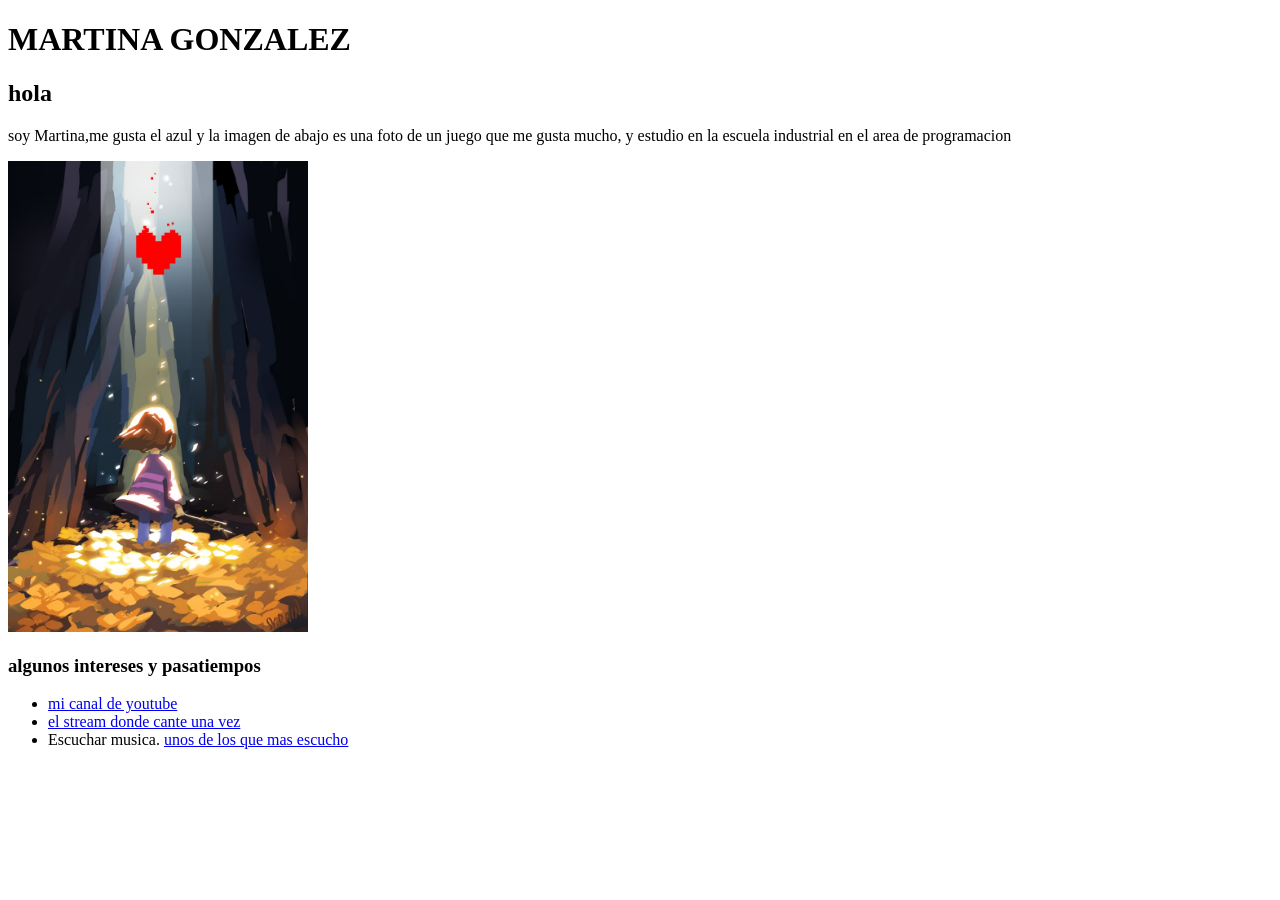
==== index.html @ bdcbaf0e "atualizacion" ====
<!doctype html>
<html lang="es">
  <head>
    <meta charset="UTF-8" />
    <meta name="viewport" content="width=device-width, initial-scale=1.0" />
    <title>Document</title>
  </head>

  <h1>MARTINA GONZALEZ</h1>
  <h2>hola</h2>
  <p>
    soy Martina,me gusta el azul y la imagen de abajo es una foto de un juego
    que me gusta mucho, y estudio en la escuela industrial en el area de
    programacion
  </p>
  <img
    src="./assets/imagen/800ac5642871e9205a50ee2c3a154d02.jpg"
    alt="UNA IMAGEN DE UN JUEGO QUE ME GUSTA"
    width="300px"
  />
  <h3>algunos intereses y pasatiempos</h3>
  <ul>
    <li>
      <a href="https://www.youtube.com/@onix-0-1" target="_blank">
        mi canal de youtube</a
      >
    </li>

    <li>
      <a
        href="https://www.youtube.com/live/Wn6rqvEKJ6U?si=Rch_EbOgWVv0zfke"
        target="_blank"
      >
        el stream donde cante una vez</a
      >
    </li>

    <li>
      Escuchar musica.
      <a
        href="https://youtu.be/2BS4NgC-RUc?si=exe1I2BEWolgLsGg"
        target="_blank"
      >
        unos de los que mas escucho</a
      >
    </li>
  </ul>

  <body></body>
</html>
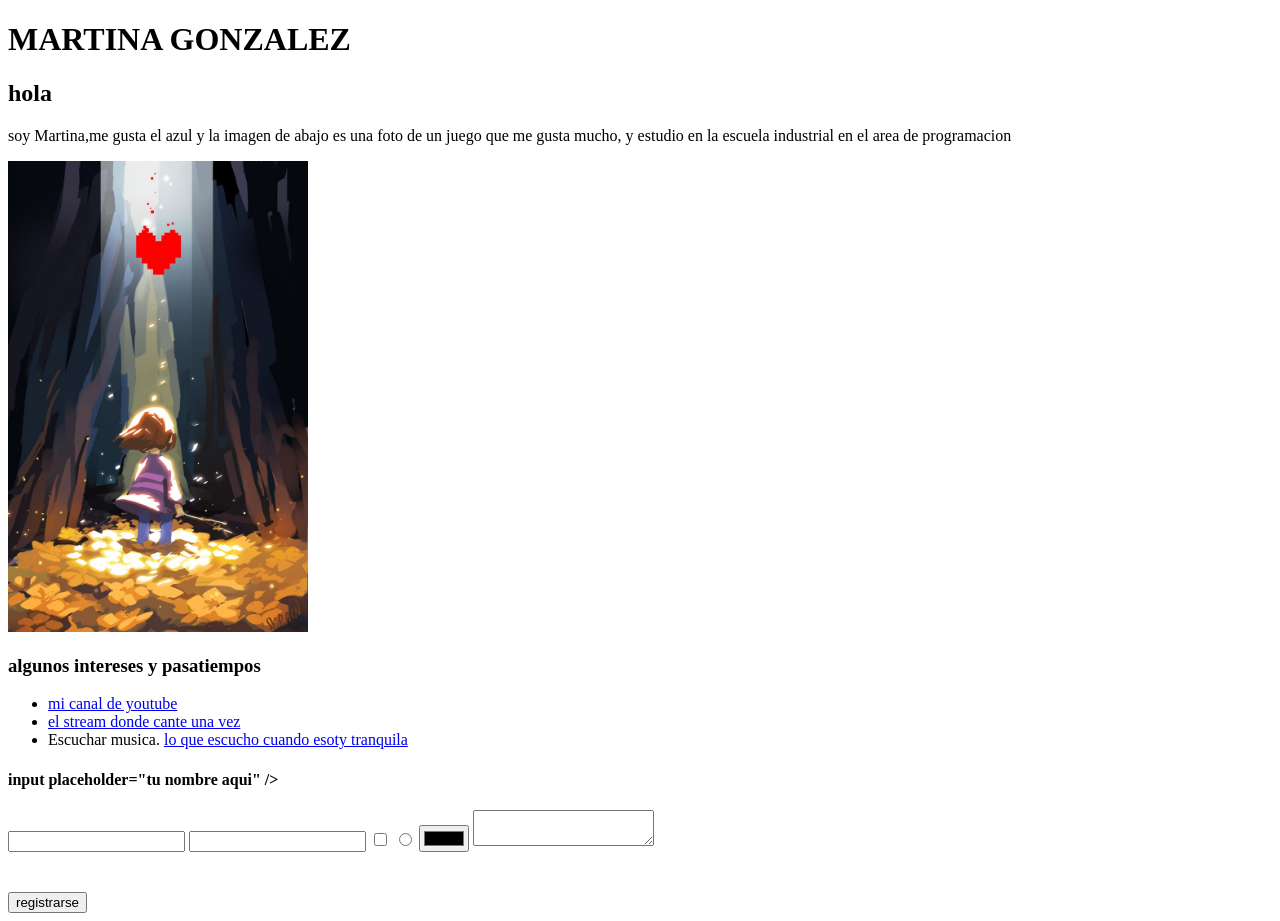
==== commit f3fb086d: "de creo develop" ====
--- a/index.html
+++ b/index.html
@@ -41,10 +41,27 @@
         href="https://youtu.be/2BS4NgC-RUc?si=exe1I2BEWolgLsGg"
         target="_blank"
       >
-        unos de los que mas escucho</a
+        lo que escucho cuando esoty tranquila</a
       >
     </li>
   </ul>
 
+  <h4>
+  <form action="">input placeholder="tu nombre aqui" /></h4>
+  <input type="email" />
+  <input type="password" />
+  <input type="checkbox" />
+  <input type="radio" />
+
+  <input type="color" />
+
+  <textarea name="" cols=""></textarea>
+
+  <option value="opcion 1"></option>
+  <option value="opcion 2"></option>
+
+  <input type="submit" value="registrarse" /></form>
+
+  
   <body></body>
 </html>
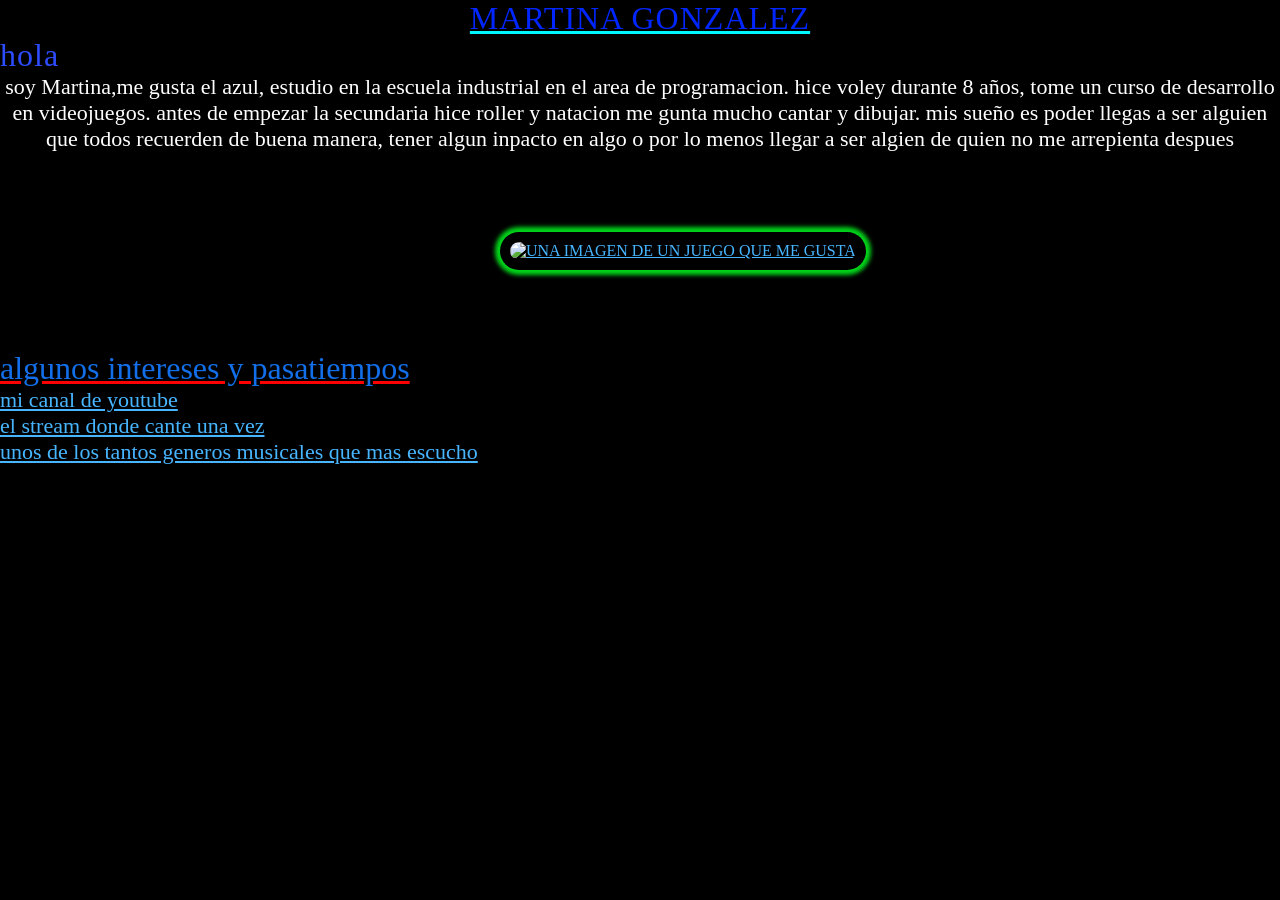
==== commit 08022342: "undertale" ====
--- a/index.html
+++ b/index.html
@@ -4,20 +4,28 @@
     <meta charset="UTF-8" />
     <meta name="viewport" content="width=device-width, initial-scale=1.0" />
     <title>Document</title>
+    <link rel="stylesheet" href="estilos.css" />
   </head>
 
   <h1>MARTINA GONZALEZ</h1>
   <h2>hola</h2>
+
   <p>
-    soy Martina,me gusta el azul y la imagen de abajo es una foto de un juego
-    que me gusta mucho, y estudio en la escuela industrial en el area de
-    programacion
+    soy Martina,me gusta el azul, estudio en la escuela industrial en el area de
+    programacion. hice voley durante 8 años, tome un curso de desarrollo en
+    videojuegos. antes de empezar la secundaria hice roller y natacion me gunta
+    mucho cantar y dibujar. mis sueño es poder llegas a ser alguien que todos
+    recuerden de buena manera, tener algun inpacto en algo o por lo menos llegar
+    a ser algien de quien no me arrepienta despues
   </p>
-  <img
-    src="./assets/imagen/800ac5642871e9205a50ee2c3a154d02.jpg"
-    alt="UNA IMAGEN DE UN JUEGO QUE ME GUSTA"
-    width="300px"
-  />
+  <a href="">
+    <img
+      src="./assets/imagen/800ac5642871e9205a50ee2c3a154d02.jpg"
+      alt="UNA IMAGEN DE UN JUEGO QUE ME GUSTA"
+      width="300px"
+    />
+  </a>
+
   <h3>algunos intereses y pasatiempos</h3>
   <ul>
     <li>
@@ -36,32 +44,14 @@
     </li>
 
     <li>
-      Escuchar musica.
       <a
         href="https://youtu.be/2BS4NgC-RUc?si=exe1I2BEWolgLsGg"
         target="_blank"
       >
-        lo que escucho cuando esoty tranquila</a
+        unos de los tantos generos musicales que mas escucho</a
       >
     </li>
   </ul>
 
-  <h4>
-  <form action="">input placeholder="tu nombre aqui" /></h4>
-  <input type="email" />
-  <input type="password" />
-  <input type="checkbox" />
-  <input type="radio" />
-
-  <input type="color" />
-
-  <textarea name="" cols=""></textarea>
-
-  <option value="opcion 1"></option>
-  <option value="opcion 2"></option>
-
-  <input type="submit" value="registrarse" /></form>
-
-  
   <body></body>
 </html>
--- a/estilos.css
+++ b/estilos.css
@@ -0,0 +1,79 @@
+* {
+  padding: 0%;
+  margin: 0%;
+  box-sizing: border-box;
+}
+body {
+  background-color: #000000;
+}
+
+h1 {
+  font-size: 32px;
+  font-weight: lighter;
+  color: #0026ff;
+  text-align: center;
+  letter-spacing: 1px;
+  text-decoration: underline;
+  text-decoration-color: #00f7ff;
+}
+h2 {
+  font-size: 32px;
+  font-weight: lighter;
+  color: #2d4cff;
+  text-align:;
+  letter-spacing: 1px;
+}
+img {
+  background-color: rgb(0, 0, 0);
+  width: 736px;
+  height: 1156px;
+  margin: 80px auto;
+  margin-left: 500px;
+  box-shadow: 0px 0px 4px 5px rgba(0, 255, 31, 0.84);
+  -webkit-box-shadow: 0px 0px 4px 5px rgba(0, 255, 31, 0.84);
+  -moz-box-shadow: 0px 0px 4px 5px rgba(0, 255, 31, 0.84);
+  padding: 10px;
+  border-radius: 20px;
+  transition: 0.5s all ease-in-out;
+}
+img:hover {
+  transform: scale(1.2);
+  transition: 0.5s all ease-in-out;
+}
+p {
+  font-size: 22px;
+  font-weight: lighter;
+  color: #ffffff;
+  text-align: center;
+  letter-spacing: 0px;
+}
+h3 {
+  font-size: 32px;
+  font-weight: lighter;
+  color: #136fe9;
+  text-align: 0;
+  letter-spacing: 0px;
+  text-decoration: underline;
+  text-decoration-color: #ff0000;
+}
+
+a {
+  color: hsl(204, 100%, 64%);
+}
+ul {
+  font-size: 22px;
+  font-weight: lighter;
+  color: #ffffff;
+  text-align: 0;
+  letter-spacing: 0px;
+}
+section {
+  background-color: rgb(255, 255, 255);
+  width: 330px;
+  height: 330px;
+  margin: 330px auto;
+  box-shadow: 0px 0px 4px 5px rgba(0, 255, 31, 0.84);
+  -webkit-box-shadow: 0px 0px 4px 5px rgba(0, 255, 31, 0.84);
+  -moz-box-shadow: 0px 0px 4px 5px rgba(0, 255, 31, 0.84);
+  padding: 10px;
+}
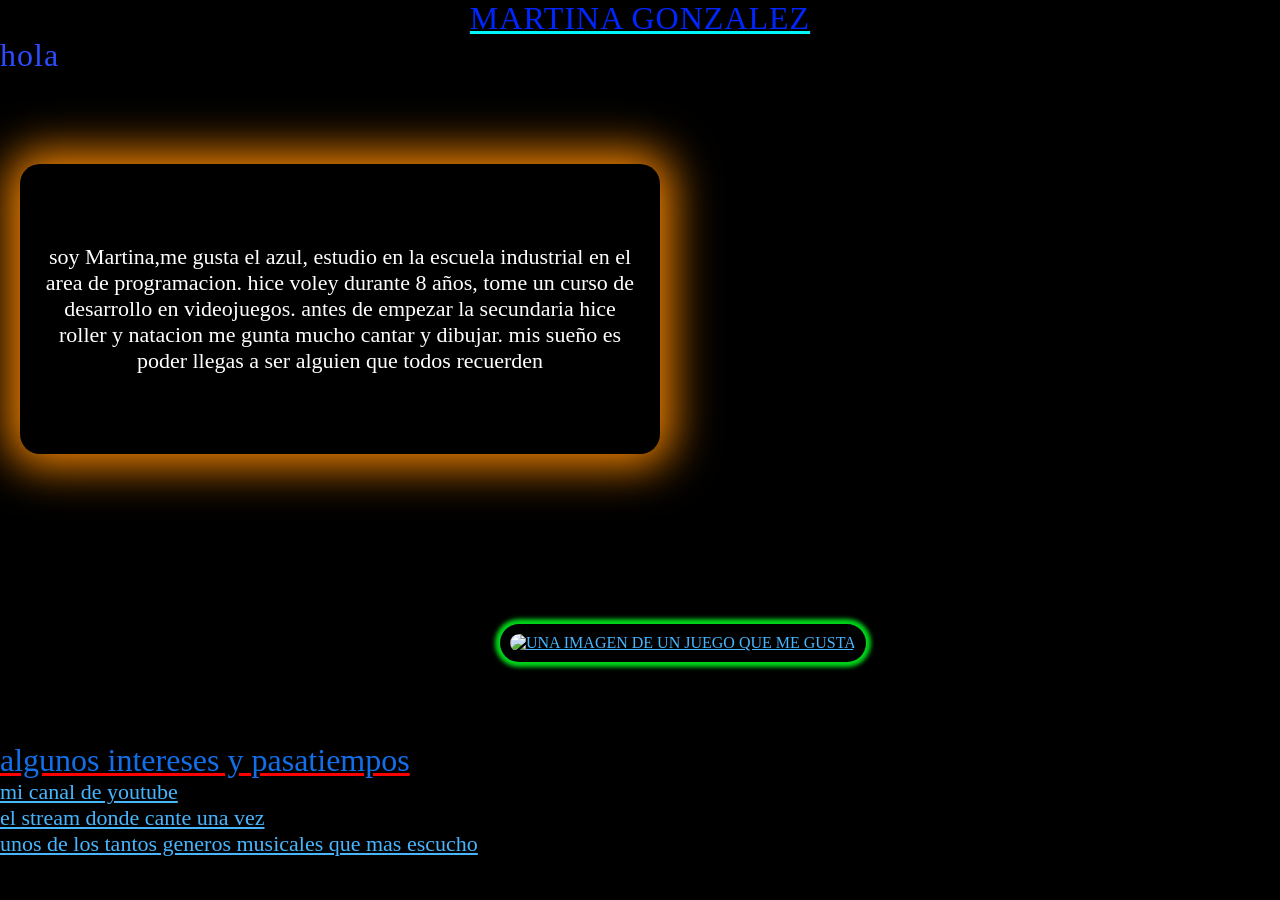
==== commit 13d47799: "arreglo" ====
--- a/index.html
+++ b/index.html
@@ -10,16 +10,21 @@
   <h1>MARTINA GONZALEZ</h1>
   <h2>hola</h2>
 
-  <p>
-    soy Martina,me gusta el azul, estudio en la escuela industrial en el area de
-    programacion. hice voley durante 8 años, tome un curso de desarrollo en
-    videojuegos. antes de empezar la secundaria hice roller y natacion me gunta
-    mucho cantar y dibujar. mis sueño es poder llegas a ser alguien que todos
-    recuerden de buena manera, tener algun inpacto en algo o por lo menos llegar
-    a ser algien de quien no me arrepienta despues
-  </p>
-  <a href="">
+  <section class="seccion-sobre-mi">
+    <div>
+      <p class="sobre-mi">
+        soy Martina,me gusta el azul, estudio en la escuela industrial en el
+        area de programacion. hice voley durante 8 años, tome un curso de
+        desarrollo en videojuegos. antes de empezar la secundaria hice roller y
+        natacion me gunta mucho cantar y dibujar. mis sueño es poder llegas a
+        ser alguien que todos recuerden
+      </p>
+    </div>
+  </section>
+
+  <a href="https://youtu.be/a_8YBRohZDE?si=b85h7aiEZwcWJv6x" target="_blank">
     <img
+      class="frisk"
       src="./assets/imagen/800ac5642871e9205a50ee2c3a154d02.jpg"
       alt="UNA IMAGEN DE UN JUEGO QUE ME GUSTA"
       width="300px"
--- a/estilos.css
+++ b/estilos.css
@@ -20,13 +20,13 @@
   font-size: 32px;
   font-weight: lighter;
   color: #2d4cff;
-  text-align:;
+  text: align;
   letter-spacing: 1px;
 }
-img {
+.frisk {
   background-color: rgb(0, 0, 0);
-  width: 736px;
-  height: 1156px;
+  width: 636px;
+  height: 1056px;
   margin: 80px auto;
   margin-left: 500px;
   box-shadow: 0px 0px 4px 5px rgba(0, 255, 31, 0.84);
@@ -36,11 +36,11 @@
   border-radius: 20px;
   transition: 0.5s all ease-in-out;
 }
-img:hover {
-  transform: scale(1.2);
+.frisk:hover {
+  transform: scale(1.1);
   transition: 0.5s all ease-in-out;
 }
-p {
+.sobre-mi {
   font-size: 22px;
   font-weight: lighter;
   color: #ffffff;
@@ -67,13 +67,20 @@
   text-align: 0;
   letter-spacing: 0px;
 }
-section {
-  background-color: rgb(255, 255, 255);
-  width: 330px;
-  height: 330px;
-  margin: 330px auto;
-  box-shadow: 0px 0px 4px 5px rgba(0, 255, 31, 0.84);
-  -webkit-box-shadow: 0px 0px 4px 5px rgba(0, 255, 31, 0.84);
-  -moz-box-shadow: 0px 0px 4px 5px rgba(0, 255, 31, 0.84);
-  padding: 10px;
+.seccion-sobre-mi {
+  background-color: rgb(0, 0, 0);
+  width: 50%;
+  height: 50%;
+  margin: 90px auto;
+  margin-left: 20px;
+  box-shadow: 0px 0px 45px 12px rgba(255, 138, 0, 0.97);
+  -webkit-box-shadow: 0px 0px 45px 12px rgba(255, 138, 0, 0.97);
+  -moz-box-shadow: 0px 0px 45px 12px rgba(255, 138, 0, 0.97);
+  padding: 80px 20px;
+  border-radius: 20px;
+  transition: 0.5s all ease-in-out;
 }
+.seccion-sobre-mi:hover {
+  transform: scale(1.2);
+  transition: 0.5s all ease-in-out;
+}
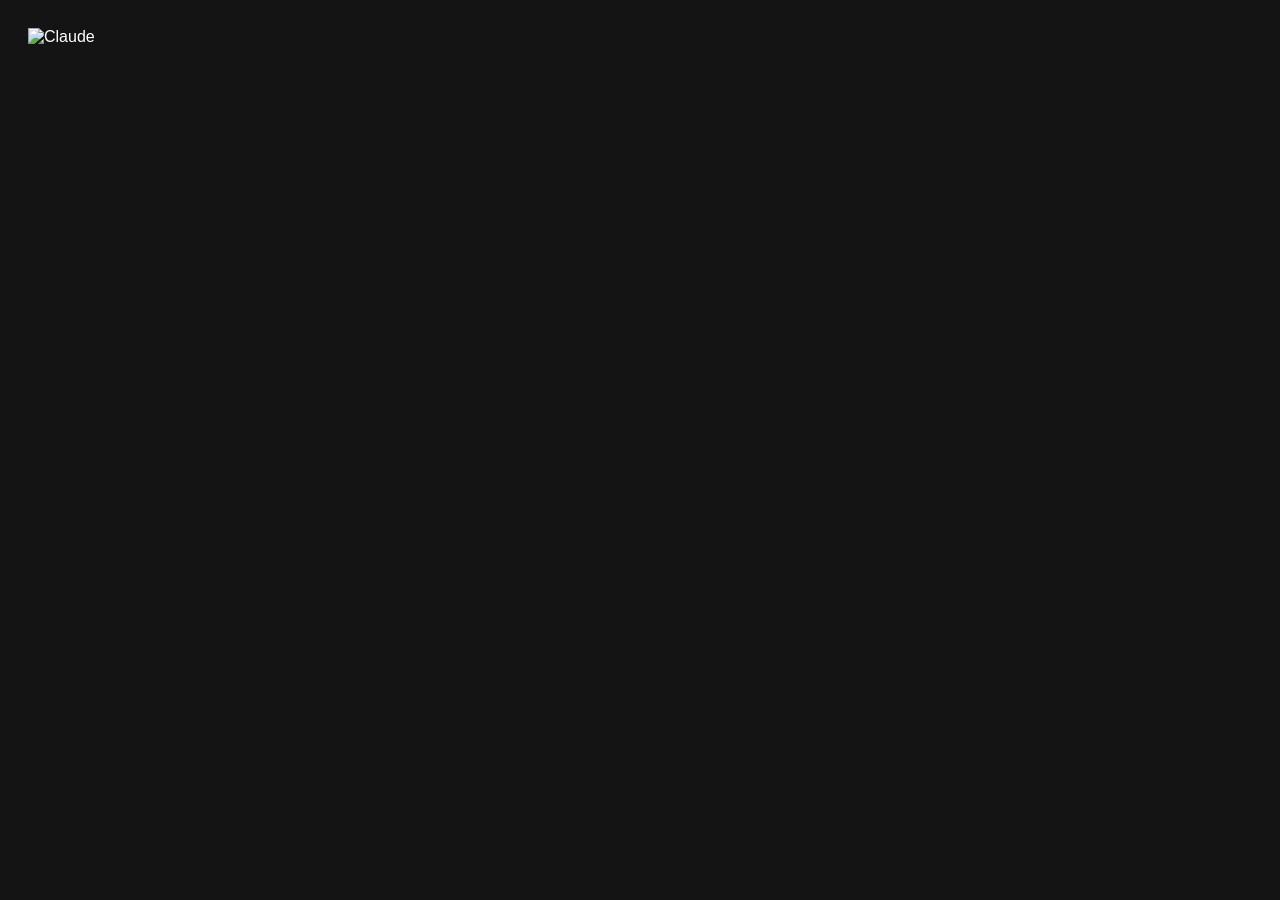
==== commit 3cdecfab: "clau" ====
--- a/index.html
+++ b/index.html
@@ -4,59 +4,18 @@
     <meta charset="UTF-8" />
     <meta name="viewport" content="width=device-width, initial-scale=1.0" />
     <title>Document</title>
-    <link rel="stylesheet" href="estilos.css" />
+    <link rel="stylesheet" href="estilo-claude.css" />
   </head>
+    <body>
+      <header>
+        <div class="logo"><img
+          class="Claude" 
+        src="https://play-lh.googleusercontent.com/4S1nfdKsH_1tJodkHrBHimqlCTE6qx6z22zpMyPaMc_Rlr1EdSFDI1I6UEVMnokG5zI"
+           alt="Claude"
+           width="40px"
+           >
+          </div>
 
-  <h1>MARTINA GONZALEZ</h1>
-  <h2>hola</h2>
-
-  <section class="seccion-sobre-mi">
-    <div>
-      <p class="sobre-mi">
-        soy Martina,me gusta el azul, estudio en la escuela industrial en el
-        area de programacion. hice voley durante 8 años, tome un curso de
-        desarrollo en videojuegos. antes de empezar la secundaria hice roller y
-        natacion me gunta mucho cantar y dibujar. mis sueño es poder llegas a
-        ser alguien que todos recuerden
-      </p>
-    </div>
-  </section>
-
-  <a href="https://youtu.be/a_8YBRohZDE?si=b85h7aiEZwcWJv6x" target="_blank">
-    <img
-      class="frisk"
-      src="./assets/imagen/800ac5642871e9205a50ee2c3a154d02.jpg"
-      alt="UNA IMAGEN DE UN JUEGO QUE ME GUSTA"
-      width="300px"
-    />
-  </a>
-
-  <h3>algunos intereses y pasatiempos</h3>
-  <ul>
-    <li>
-      <a href="https://www.youtube.com/@onix-0-1" target="_blank">
-        mi canal de youtube</a
-      >
-    </li>
-
-    <li>
-      <a
-        href="https://www.youtube.com/live/Wn6rqvEKJ6U?si=Rch_EbOgWVv0zfke"
-        target="_blank"
-      >
-        el stream donde cante una vez</a
-      >
-    </li>
-
-    <li>
-      <a
-        href="https://youtu.be/2BS4NgC-RUc?si=exe1I2BEWolgLsGg"
-        target="_blank"
-      >
-        unos de los tantos generos musicales que mas escucho</a
-      >
-    </li>
-  </ul>
-
-  <body></body>
+    </body>
+  </html>
 </html>
--- a/estilo-claude.css
+++ b/estilo-claude.css
@@ -0,0 +1,11 @@
+body {
+  background: #141414;
+  color: white;
+  font-family: Arial;
+}
+
+header {
+  display: flex;
+  justify-content: space-between;
+  padding: 20px;
+}
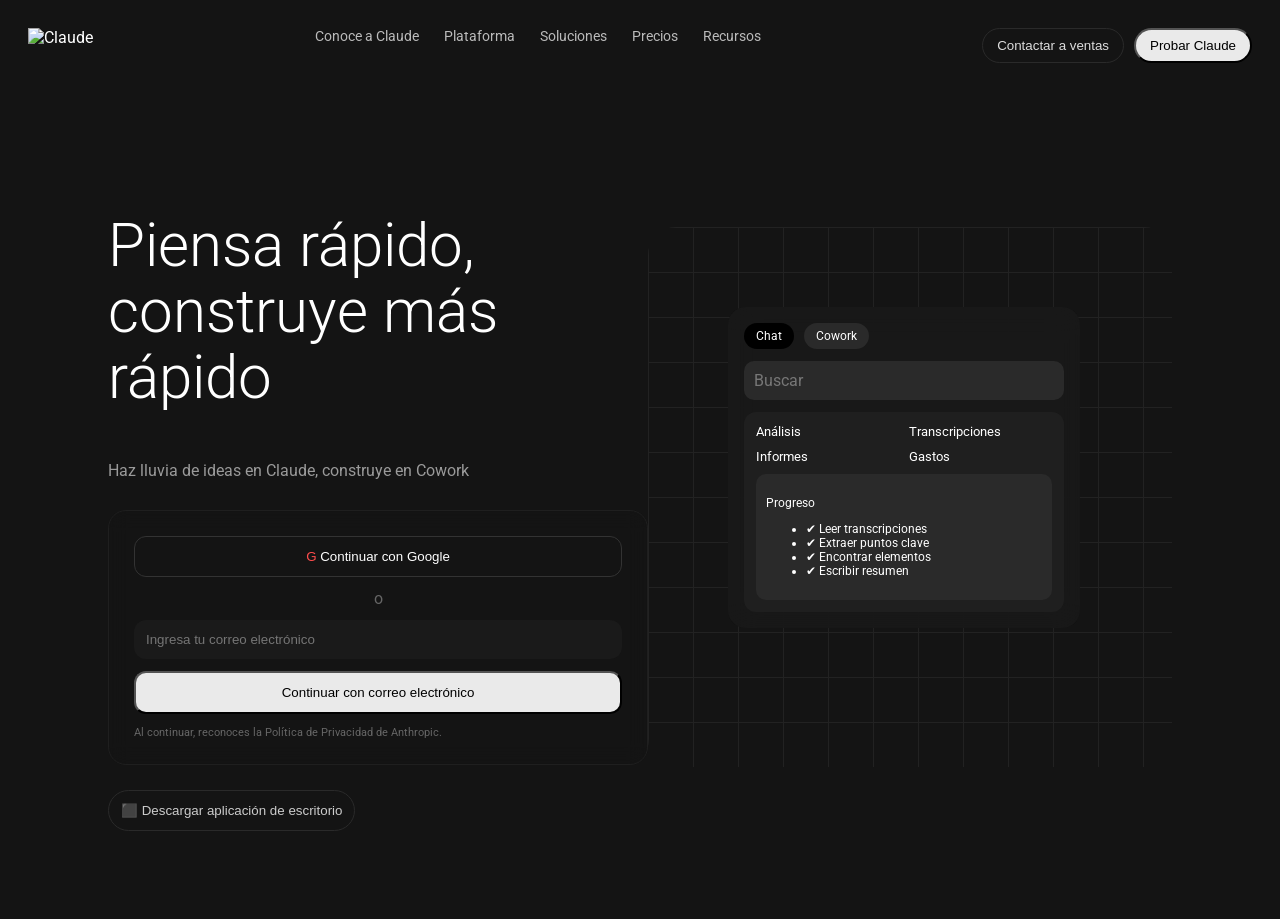
==== commit cde4ea04: "clau2" ====
--- a/index.html
+++ b/index.html
@@ -6,15 +6,98 @@
     <title>Document</title>
     <link rel="stylesheet" href="estilo-claude.css" />
   </head>
+  <link rel="preconnect" href="https://fonts.googleapis.com">
+<link rel="preconnect" href="https://fonts.gstatic.com" crossorigin>
+<link href="https://fonts.googleapis.com/css2?family=Roboto:ital,wght@0,100..900;1,100..900&display=swap" rel="stylesheet">
     <body>
       <header>
         <div class="logo"><img
-          class="Claude" 
-        src="https://play-lh.googleusercontent.com/4S1nfdKsH_1tJodkHrBHimqlCTE6qx6z22zpMyPaMc_Rlr1EdSFDI1I6UEVMnokG5zI"
+            class="Claude"
+        src="https://teststory.ai/images/claudelogo%20white_1763057411581.png"
            alt="Claude"
-           width="40px"
-           >
+           width="100px"
+        
+           
+           />
           </div>
+  
+    <nav>
+        <a href="#">Conoce a Claude</a>
+        <a href="#">Plataforma</a>
+        <a href="#">Soluciones</a>
+        <a href="#">Precios</a>
+        <a href="#">Recursos</a>
+    </nav>
+
+    <div class="acciones">
+        <button class="btn-outline">Contactar a ventas</button>
+        <button class="btn-main">Probar Claude</button>
+    </div>
+</header>
+
+<main>
+<section class="hero">
+
+<div class="left">
+    <h1>Piensa rápido,<br>construye más rápido</h1>
+
+    <p>Haz lluvia de ideas en Claude, construye en Cowork</p>
+
+    <div class="form">
+        <button class="google">
+            <span class="g">G</span> Continuar con Google
+        </button>
+
+        <span class="divider">o</span>
+
+        <input placeholder="Ingresa tu correo electrónico">
+
+        <button class="email">
+            Continuar con correo electrónico
+        </button>
+
+        <small>Al continuar, reconoces la Política de Privacidad de Anthropic.</small>
+    </div>
+
+    <button class="download">
+        ⬛ Descargar aplicación de escritorio
+    </button>
+</div>
+
+<div class="right">
+    <div class="grid"></div>
+
+    <div class="mock">
+        <div class="tabs">
+            <span class="active">Chat</span>
+            <span>Cowork</span>
+        </div>
+
+        <div class="search">Buscar</div>
+
+        <div class="window">
+            <div class="folders">
+                <a>Análisis</a>
+                <a>Transcripciones</a>
+                <a>Informes</a>
+                <a>Gastos</a>
+            </div>
+
+            <div class="progress">
+                <p>Progreso</p>
+                <ul>
+                    <li>✔ Leer transcripciones</li>
+                    <li>✔ Extraer puntos clave</li>
+                    <li>✔ Encontrar elementos</li>
+                    <li>✔ Escribir resumen</li>
+                </ul>
+            </div>
+        </div>
+    </div>
+</div>
+
+</section>
+</main>
 
     </body>
   </html>
--- a/estilo-claude.css
+++ b/estilo-claude.css
@@ -2,6 +2,12 @@
   background: #141414;
   color: white;
   font-family: Arial;
+
+  font-family: "Roboto", sans-serif;
+  font-optical-sizing: auto;
+  font-weight: weight;
+  font-style: normal;
+  font-variation-settings: "wdth" 100;
 }
 
 header {
@@ -9,3 +15,206 @@
   justify-content: space-between;
   padding: 20px;
 }
+.logo {
+  height: 50%;
+}
+.claude {
+  margin: 1000px auto;
+  margin-left: 60%;
+}
+nav {
+  display: flex;
+  gap: 25px;
+}
+
+nav a {
+  color: #bbb;
+  text-decoration: none;
+  font-size: 14px;
+}
+
+.botones {
+  display: flex;
+  gap: 10px;
+}
+
+.btn-secundario {
+  background: transparent;
+  border: 1px solid #555;
+  color: white;
+  padding: 8px 12px;
+  border-radius: 10px;
+}
+
+.btn-principal {
+  background: white;
+  color: black;
+  padding: 8px 12px;
+  border-radius: 10px;
+}
+
+.acciones {
+  display: flex;
+  gap: 10px;
+}
+
+.btn-outline {
+  background: transparent;
+  border: 1px solid #2a2a2a;
+  padding: 8px 14px;
+  border-radius: 999px;
+  color: #ddd;
+}
+
+.btn-main {
+  background: #eaeaea;
+  color: black;
+  padding: 8px 14px;
+  border-radius: 999px;
+}
+.hero {
+  display: flex;
+  justify-content: space-between;
+  align-items: center;
+  padding: 80px 100px;
+}
+.left {
+  max-width: 540px;
+}
+
+.left h1 {
+  font-size: 60px;
+  font-weight: 300;
+  line-height: 1.1;
+}
+
+.left p {
+  color: #9a9a9a;
+  margin-top: 20px;
+}
+.form {
+  margin-top: 30px;
+  padding: 25px;
+  border-radius: 18px;
+  background: rgba(20, 20, 20, 0.8);
+  border: 1px solid #1f1f1f;
+  backdrop-filter: blur(10px);
+
+  display: flex;
+  flex-direction: column;
+  gap: 12px;
+}
+
+.google {
+  border: 1px solid #333;
+  padding: 12px;
+  border-radius: 12px;
+  background: transparent;
+  color: white;
+}
+
+.g {
+  color: #ff4d4d;
+}
+
+.divider {
+  text-align: center;
+  color: #666;
+}
+
+input {
+  background: #1a1a1a;
+  border: none;
+  padding: 12px;
+  border-radius: 12px;
+  color: white;
+}
+.email {
+  background: #eaeaea;
+  color: black;
+  padding: 12px;
+  border-radius: 12px;
+}
+small {
+  font-size: 11px;
+  color: #666;
+}
+.download {
+  margin-top: 25px;
+  border: 1px solid #2a2a2a;
+  background: transparent;
+  padding: 12px;
+  border-radius: 999px;
+  color: #ccc;
+}
+.right {
+  position: relative;
+  width: 540px;
+  height: 540px;
+}
+.grid {
+  width: 100%;
+  height: 100%;
+  border-radius: 28px;
+
+  background-image:
+    linear-gradient(#222 1px, transparent 1px),
+    linear-gradient(90deg, #222 1px, transparent 1px);
+
+  background-size: 45px 45px;
+}
+.mock {
+  position: absolute;
+  top: 80px;
+  left: 80px;
+  width: 320px;
+
+  background: rgba(25, 25, 25, 0.9);
+  backdrop-filter: blur(15px);
+
+  padding: 16px;
+  border-radius: 18px;
+}
+.tabs {
+  display: flex;
+  gap: 10px;
+  margin-bottom: 12px;
+}
+.tabs span {
+  padding: 6px 12px;
+  background: #2a2a2a;
+  border-radius: 999px;
+  font-size: 12px;
+}
+.tabs .active {
+  background: black;
+}
+.search {
+  background: #2a2a2a;
+  padding: 10px;
+  border-radius: 10px;
+  margin-bottom: 12px;
+  color: #777;
+}
+.window {
+  background: #1f1f1f;
+  padding: 12px;
+  border-radius: 12px;
+}
+.folders {
+  display: grid;
+  grid-template-columns: 1fr 1fr;
+  gap: 10px;
+  font-size: 13px;
+}
+.progress {
+  margin-top: 10px;
+  background: #2a2a2a;
+  padding: 10px;
+  border-radius: 10px;
+  font-size: 12px;
+}
+button:hover {
+  opacity: 0.85;
+  cursor: pointer;
+}
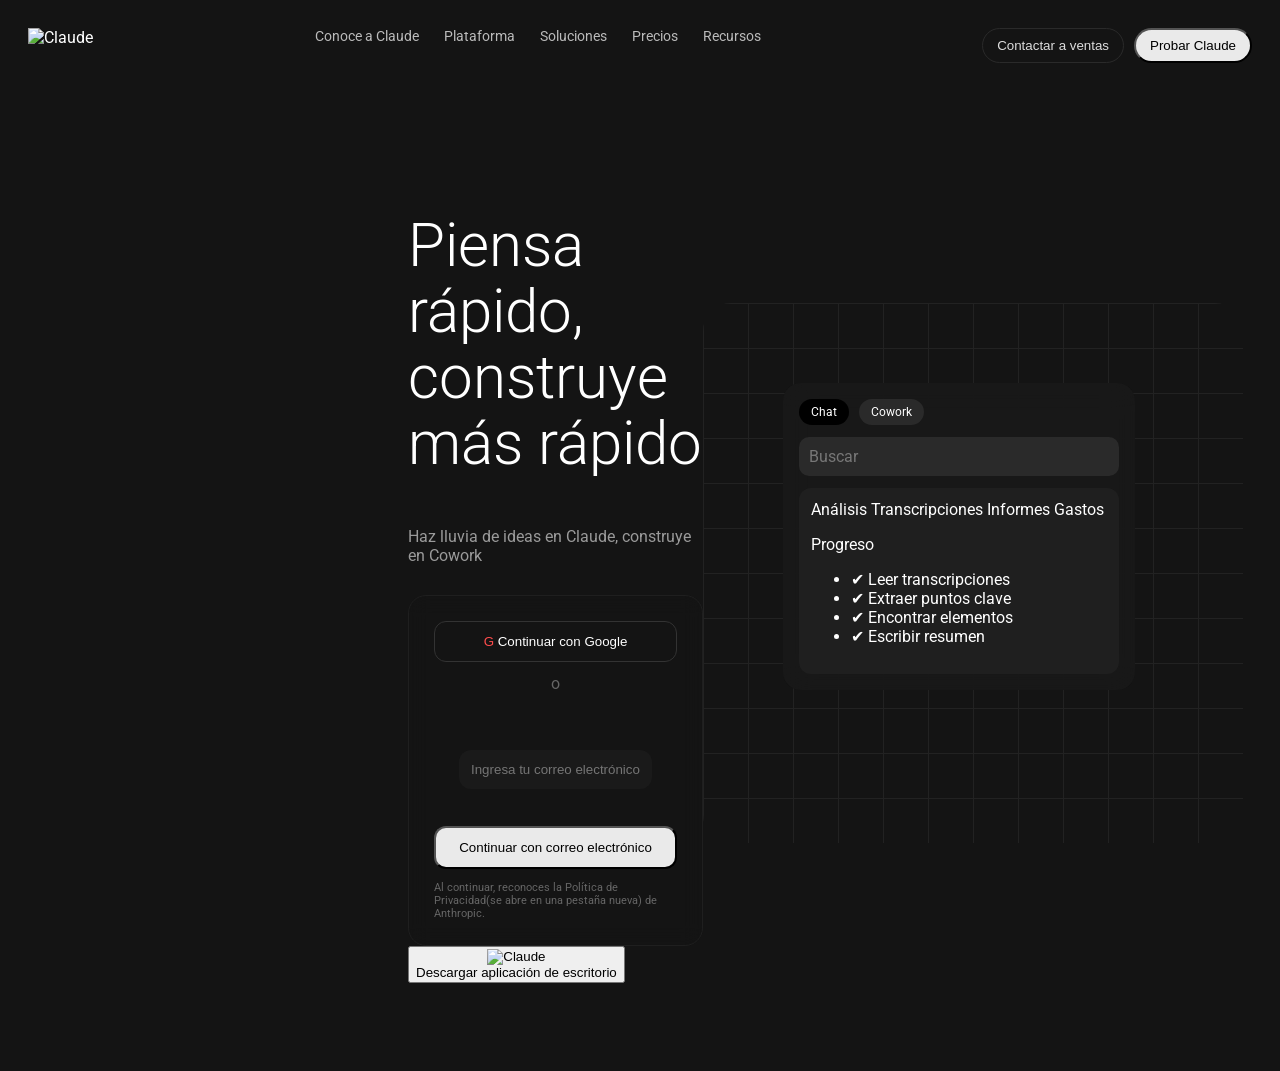
==== commit e428b94a: "clauuu" ====
--- a/index.html
+++ b/index.html
@@ -20,7 +20,6 @@
            
            />
           </div>
-  
     <nav>
         <a href="#">Conoce a Claude</a>
         <a href="#">Plataforma</a>
@@ -37,7 +36,7 @@
 
 <main>
 <section class="hero">
-
+<div class="primero">
 <div class="left">
     <h1>Piensa rápido,<br>construye más rápido</h1>
 
@@ -50,20 +49,31 @@
 
         <span class="divider">o</span>
 
+
+<div class="este">
         <input placeholder="Ingresa tu correo electrónico">
-
+</div>
         <button class="email">
             Continuar con correo electrónico
         </button>
 
-        <small>Al continuar, reconoces la Política de Privacidad de Anthropic.</small>
+        <small>Al continuar, reconoces la Política de Privacidad(se abre en una pestaña nueva) de Anthropic.</small>
     </div>
 
-    <button class="download">
-        ⬛ Descargar aplicación de escritorio
+    <button class="Descargar">
+        <div class="logo"><img
+            class="Claude"
+        src="https://upload.wikimedia.org/wikipedia/commons/c/c1/Windows_icon_logo.png"
+           alt="Claude"
+           width="10px"
+           />
+        </div>
+            
+         Descargar aplicación de escritorio
     </button>
 </div>
-
+</div>
+<div class="segundo">
 <div class="right">
     <div class="grid"></div>
 
@@ -76,14 +86,14 @@
         <div class="search">Buscar</div>
 
         <div class="window">
-            <div class="folders">
+            <div class="carpetas">
                 <a>Análisis</a>
                 <a>Transcripciones</a>
                 <a>Informes</a>
                 <a>Gastos</a>
             </div>
 
-            <div class="progress">
+            <div class="Progreso">
                 <p>Progreso</p>
                 <ul>
                     <li>✔ Leer transcripciones</li>
@@ -95,7 +105,7 @@
         </div>
     </div>
 </div>
-
+</div>
 </section>
 </main>
 
--- a/estilo-claude.css
+++ b/estilo-claude.css
@@ -112,7 +112,6 @@
   background: transparent;
   color: white;
 }
-
 .g {
   color: #ff4d4d;
 }
@@ -129,6 +128,22 @@
   border-radius: 12px;
   color: white;
 }
+.este {
+  margin-top: 30px;
+  padding: 25px;
+  border-radius: 18px;
+  display: flex;
+  flex-direction: column;
+  gap: 10x;
+  cursor: pointer;
+  transition: 0.2s;
+  margin-top: 20px;
+}
+.este :hover {
+  -webkit-box-shadow: 0px 0px 1px 4px #00dfff;
+  box-shadow: 0px 0px 1px 4px #00dfff;
+}
+
 .email {
   background: #eaeaea;
   color: black;
@@ -139,7 +154,7 @@
   font-size: 11px;
   color: #666;
 }
-.download {
+.descargar {
   margin-top: 25px;
   border: 1px solid #2a2a2a;
   background: transparent;
@@ -201,13 +216,13 @@
   padding: 12px;
   border-radius: 12px;
 }
-.folders {
+.carpeta {
   display: grid;
   grid-template-columns: 1fr 1fr;
   gap: 10px;
   font-size: 13px;
 }
-.progress {
+.progreso {
   margin-top: 10px;
   background: #2a2a2a;
   padding: 10px;
@@ -218,3 +233,16 @@
   opacity: 0.85;
   cursor: pointer;
 }
+.primero {
+  margin-left: 300px;
+}
+.segundo {
+  margin-right: 300px;
+}
+.loguito {
+  display: flex;
+  gap: 10px;
+  margin: 70px;
+  opacity: 0.85;
+  cursor: pointer;
+}
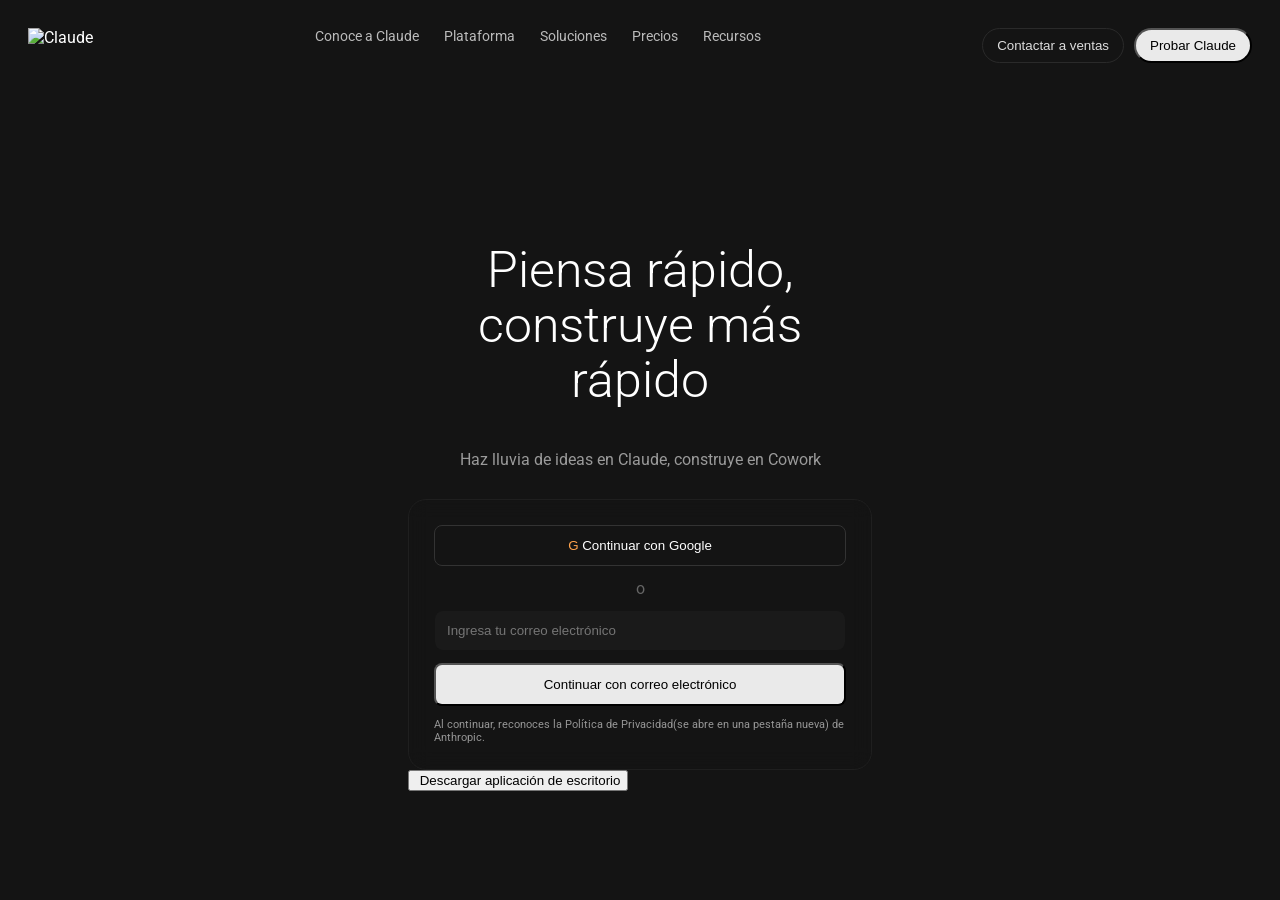
==== commit 3bd7df14: "cla" ====
--- a/index.html
+++ b/index.html
@@ -63,46 +63,25 @@
     <button class="Descargar">
         <div class="logo"><img
             class="Claude"
-        src="https://upload.wikimedia.org/wikipedia/commons/c/c1/Windows_icon_logo.png"
-           alt="Claude"
-           width="10px"
-           />
+        src="https://www.adslzone.net/app/uploads-adslzone.net/2019/07/pantalla-arranque-windows-10.jpg?x=500&y=295&quality=80"
+           alt=""
+           width="20px"
+           /> 
+           Descargar aplicación de escritorio
         </div>
             
-         Descargar aplicación de escritorio
+        
     </button>
 </div>
 </div>
-<div class="segundo">
-<div class="right">
-    <div class="grid"></div>
+<div class="segundo"><div class="logo"><img
+            class="Claude"
+        src="https://lh3.googleusercontent.com/drive-storage/AJQWtBO-aEILFYBpAeNRzt1uRhhw8ar4Iv1-w-LWzzws-uq9DWinhIoFc-DvDrebQBSk6oYDzTgKp8paDeec5qieJyoXTjvyuleADD7TTb60vUfA92cX7g=w1905-h953?auditContext=forDisplay"
+           alt=""
+           width="500px"
+           />
+    
 
-    <div class="mock">
-        <div class="tabs">
-            <span class="active">Chat</span>
-            <span>Cowork</span>
-        </div>
-
-        <div class="search">Buscar</div>
-
-        <div class="window">
-            <div class="carpetas">
-                <a>Análisis</a>
-                <a>Transcripciones</a>
-                <a>Informes</a>
-                <a>Gastos</a>
-            </div>
-
-            <div class="Progreso">
-                <p>Progreso</p>
-                <ul>
-                    <li>✔ Leer transcripciones</li>
-                    <li>✔ Extraer puntos clave</li>
-                    <li>✔ Encontrar elementos</li>
-                    <li>✔ Escribir resumen</li>
-                </ul>
-            </div>
-        </div>
     </div>
 </div>
 </div>
--- a/estilo-claude.css
+++ b/estilo-claude.css
@@ -83,14 +83,18 @@
 }
 
 .left h1 {
-  font-size: 60px;
+  font-size: 50px;
   font-weight: 300;
   line-height: 1.1;
+  text-align: center;
+  margin-top: 80px;
 }
 
 .left p {
   color: #9a9a9a;
   margin-top: 20px;
+  text-align: center;
+  margin-top: 1px;
 }
 .form {
   margin-top: 30px;
@@ -108,36 +112,35 @@
 .google {
   border: 1px solid #333;
   padding: 12px;
-  border-radius: 12px;
+  border-radius: 8px;
   background: transparent;
   color: white;
 }
 .g {
-  color: #ff4d4d;
+  color: #ffa34d;
 }
 
 .divider {
   text-align: center;
   color: #666;
+  margin-top: 1px;
 }
 
 input {
   background: #1a1a1a;
   border: none;
   padding: 12px;
-  border-radius: 12px;
+  border-radius: 8px;
   color: white;
 }
 .este {
-  margin-top: 30px;
-  padding: 25px;
-  border-radius: 18px;
+  margin-top: 0px;
+  padding: 1px;
   display: flex;
   flex-direction: column;
-  gap: 10x;
+  gap: 1px;
   cursor: pointer;
   transition: 0.2s;
-  margin-top: 20px;
 }
 .este :hover {
   -webkit-box-shadow: 0px 0px 1px 4px #00dfff;
@@ -148,19 +151,19 @@
   background: #eaeaea;
   color: black;
   padding: 12px;
-  border-radius: 12px;
+  border-radius: 8px;
 }
 small {
   font-size: 11px;
-  color: #666;
+  color: #969696;
 }
 .descargar {
-  margin-top: 25px;
-  border: 1px solid #2a2a2a;
-  background: transparent;
-  padding: 12px;
-  border-radius: 999px;
-  color: #ccc;
+  margin-top: 305px;
+  border: 1px solid #d1c5c5;
+  background: transparent;
+  padding: 12px;
+  border-radius: 999px;
+  color: #ffffff;
 }
 .right {
   position: relative;
@@ -173,8 +176,8 @@
   border-radius: 28px;
 
   background-image:
-    linear-gradient(#222 1px, transparent 1px),
-    linear-gradient(90deg, #222 1px, transparent 1px);
+    linear-gradient(#000000 1px, transparent 1px),
+    linear-gradient(90deg, #000000 1px, transparent 1px);
 
   background-size: 45px 45px;
 }
@@ -184,7 +187,7 @@
   left: 80px;
   width: 320px;
 
-  background: rgba(25, 25, 25, 0.9);
+  background: rgba(39, 38, 38, 0.9);
   backdrop-filter: blur(15px);
 
   padding: 16px;
